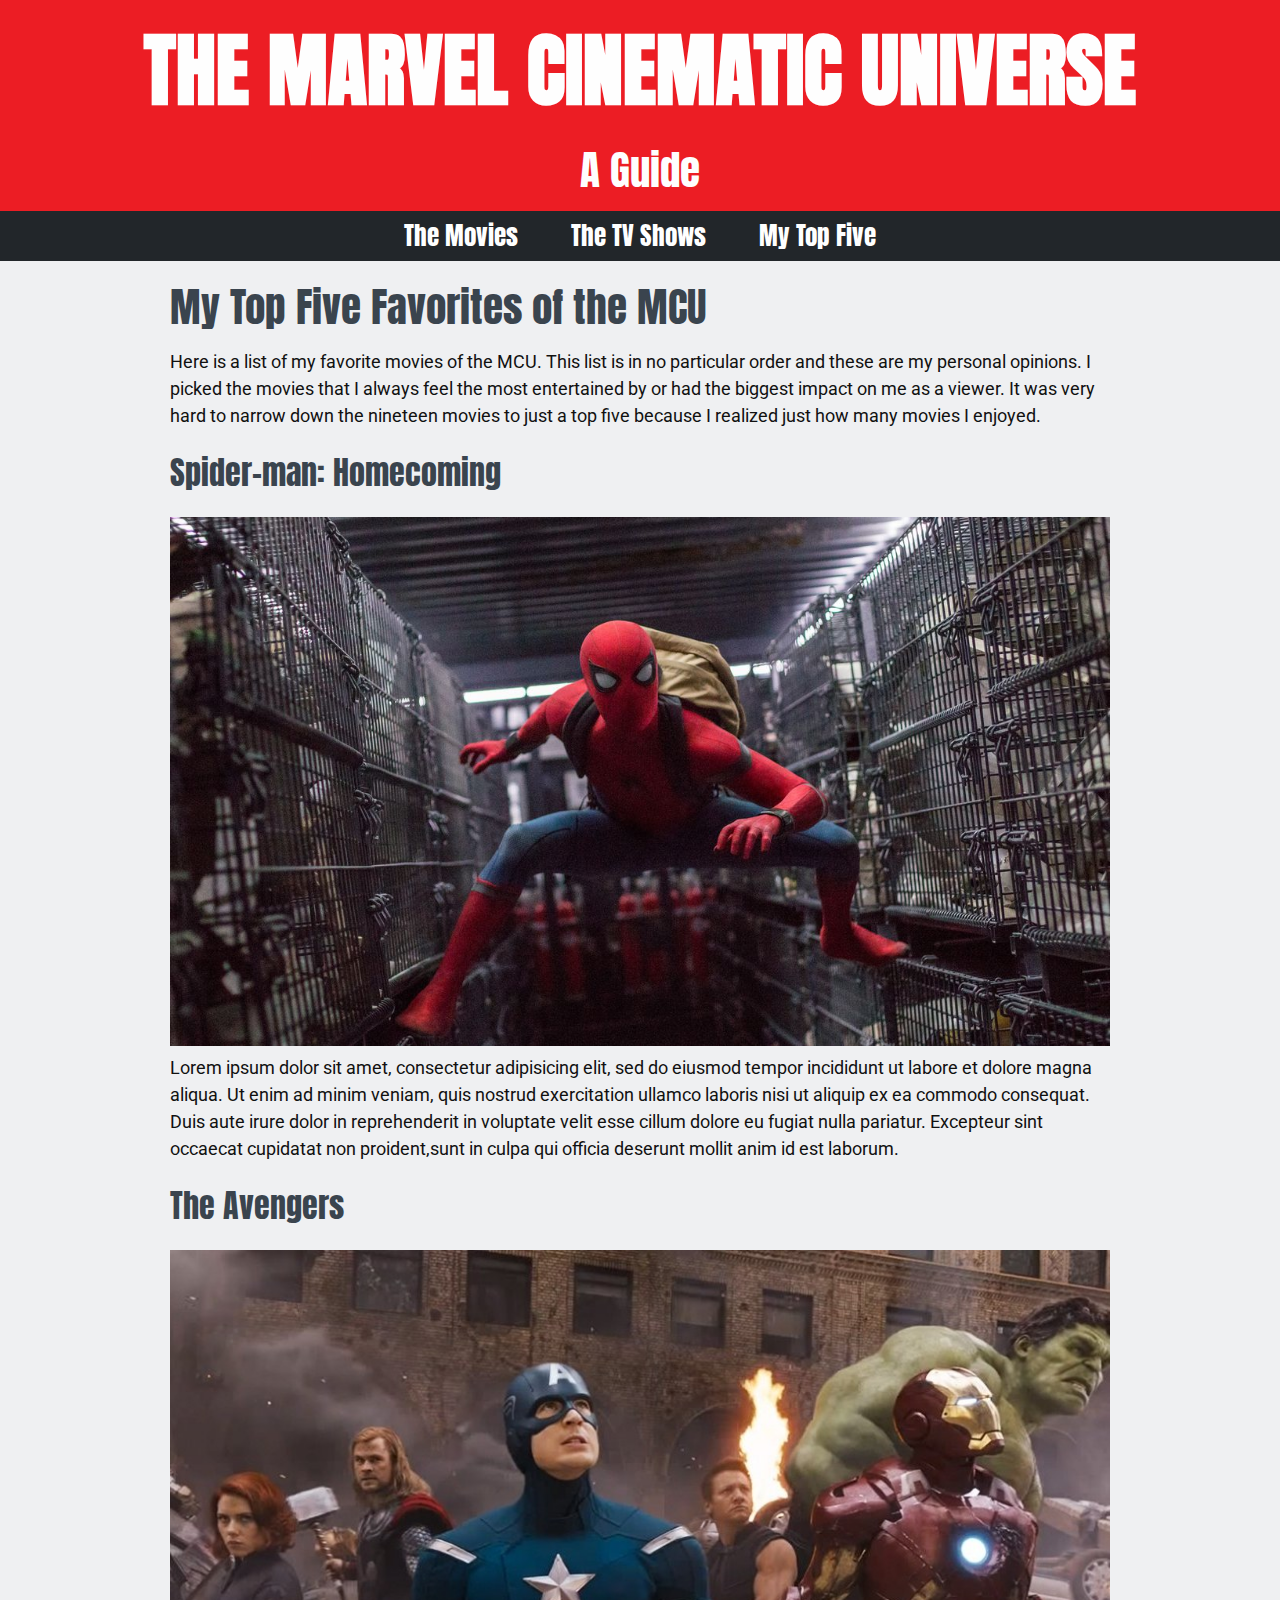
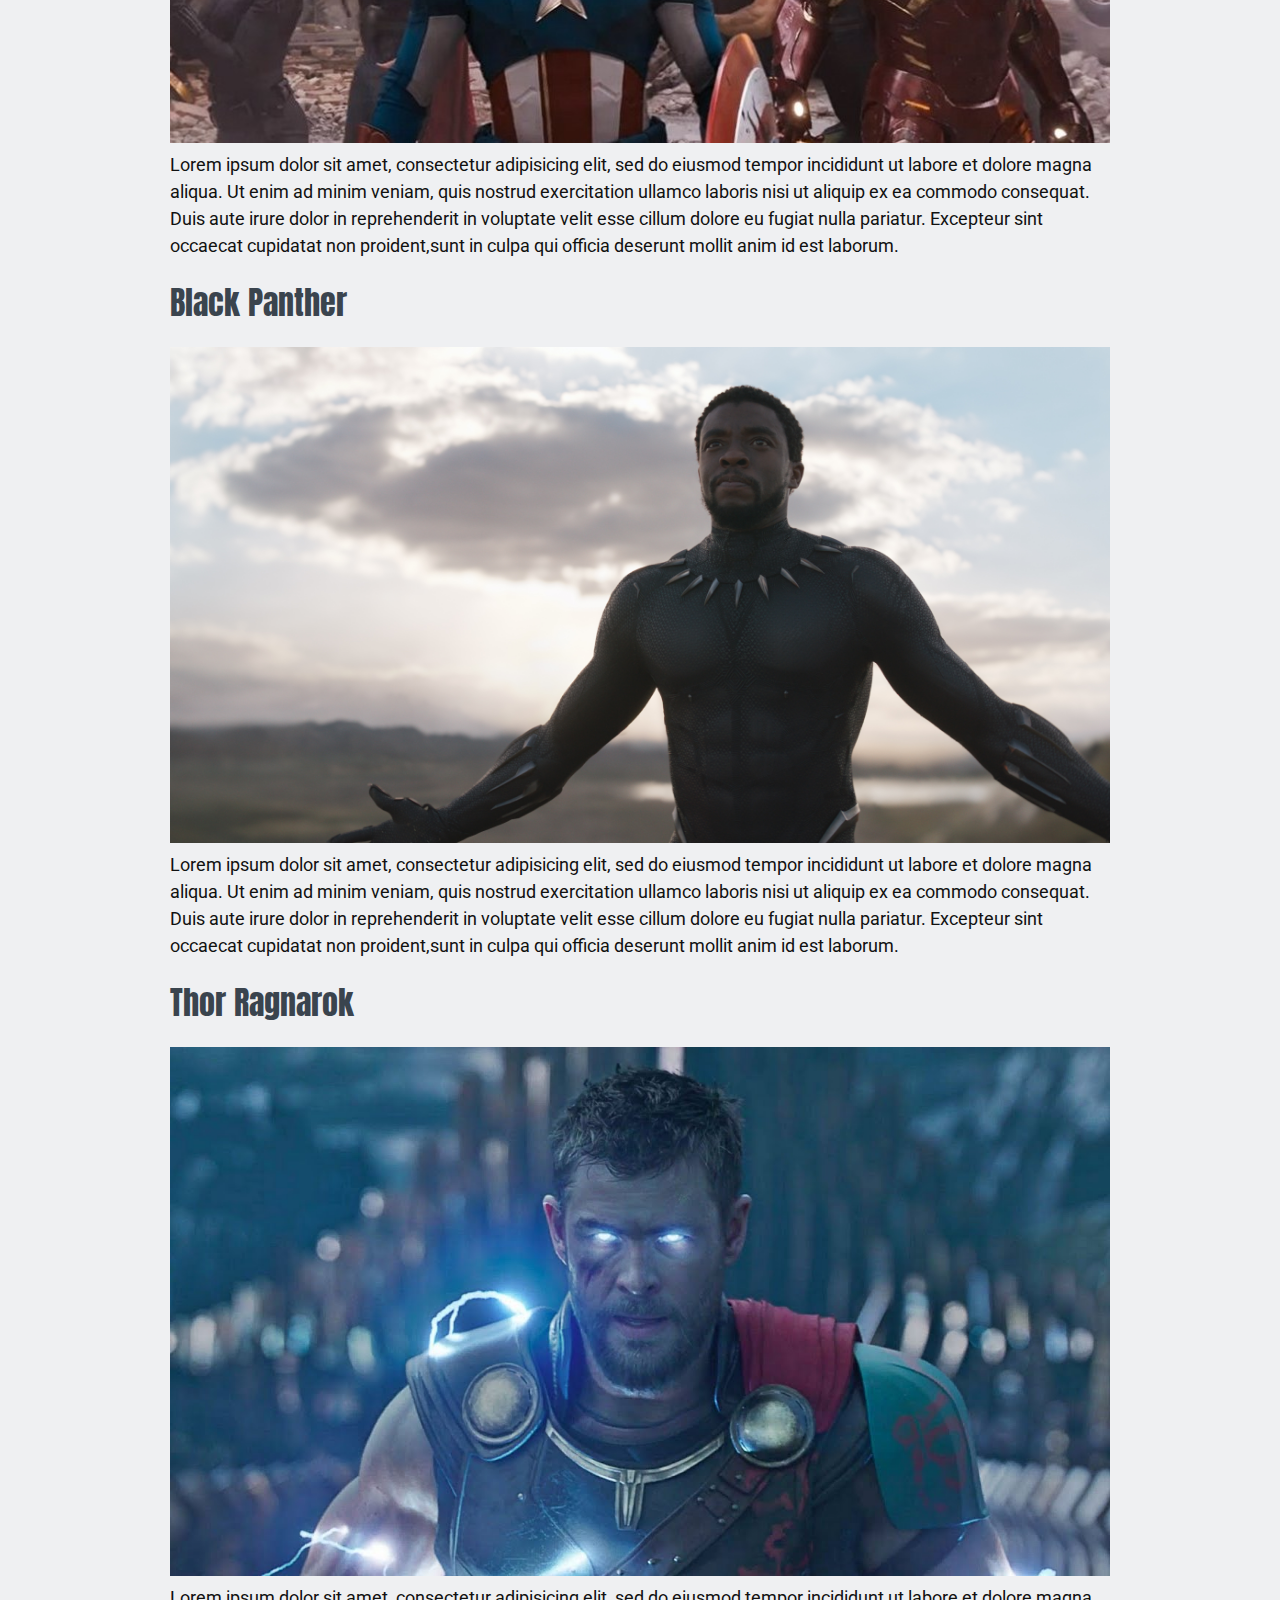
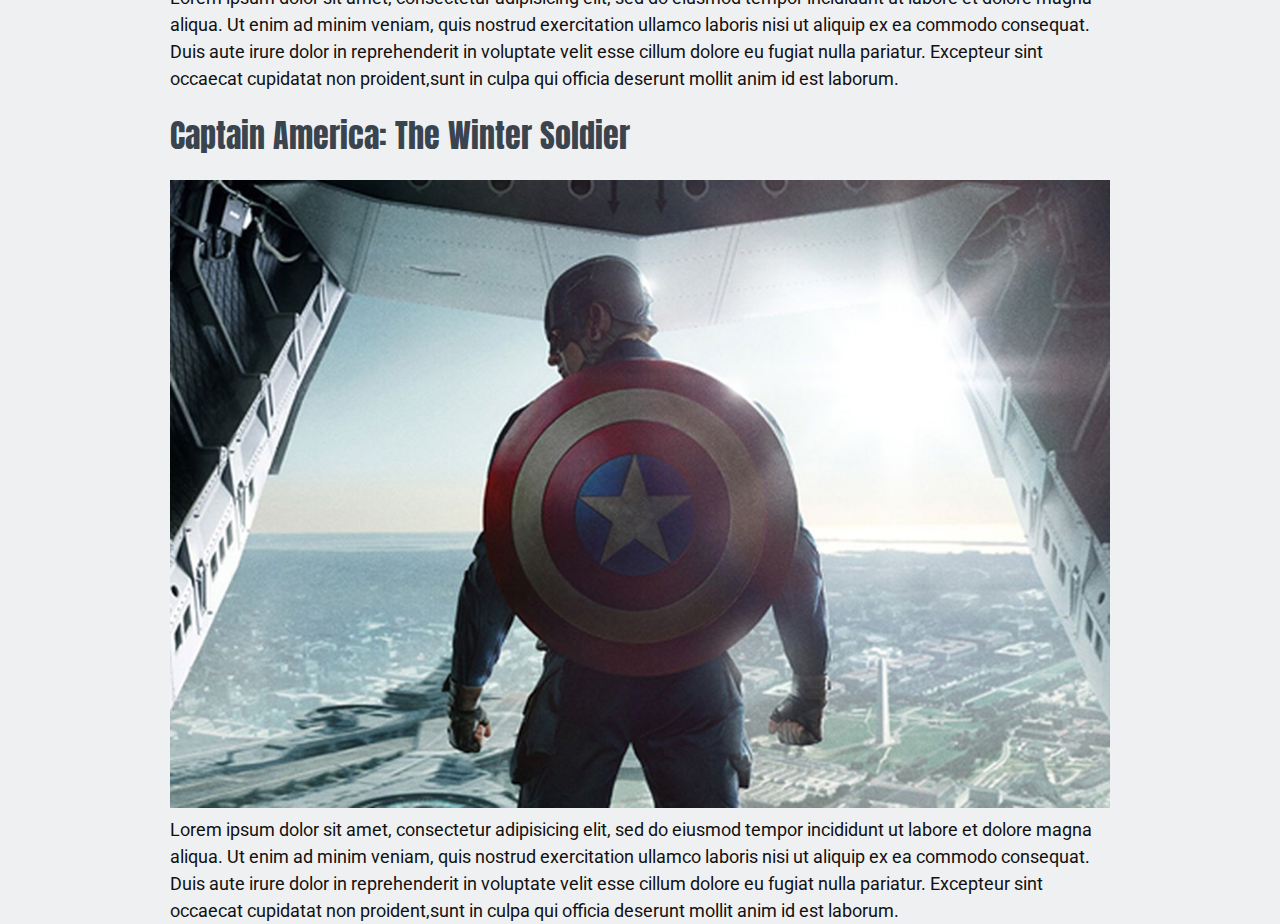
==== top_five.html @ a8808b58 "Add files via upload" ====
<!DOCTYPE html>

<html lang="en">
<head>
  <!-- metadata -->
  <meta charset="utf-8">
  <meta name="viewport" content="width=device-width, initial-scale=1">

  <!-- page title -->
  <title>MCU Guide - My Top Five</title>

  <!-- styles -->
  <link rel="stylesheet" href="css/odin-0.10.4.css">
  <link rel="stylesheet" href="css/main.css">
  <link href="https://fonts.googleapis.com/css?family=Anton" rel="stylesheet">
  <link href="https://fonts.googleapis.com/css?family=Roboto" rel="stylesheet">
</head>

<body>

  <head>
  <title> MCU Guide - My Top Five </title>
  <link rel="stylesheet" href="main.css">
  <link rel="stylesheet" href="odin-0.10.4.css">
  </head>

  <header>
    <h1> THE MARVEL CINEMATIC UNIVERSE </h1>
    <h2>A Guide </h2>
  </header>

    <nav class="navbar center-horizontal">
     <div class="navbar-menu">
       <ul>
         <li><a href="index.html">The Movies</a></li>
         <li><a href="tv.html">The TV Shows</a></li>
         <li><a href="top_five.html">My Top Five</a></li>
       </ul>
     </div>
   </nav>

<div class="container-lg">

<h2 class="article"> My Top Five Favorites of the MCU </h2>

<p class= "article_intro"> Here is a list of my favorite movies of the MCU. This list is in no particular order and these are my personal opinions. I picked the movies that I always feel the most entertained by or had the biggest impact on me as a viewer. It was very hard to narrow down the nineteen movies to just a top five because I realized just how many movies I enjoyed.  </p>

    <h3 class= "article"> Spider-man: Homecoming </h3>
    <img src="images/homecoming_favorites.jpg"  class = "article">
    <p class= "article"> Lorem ipsum dolor sit amet, consectetur adipisicing elit, sed do eiusmod tempor
       incididunt ut labore et dolore magna aliqua. Ut enim ad minim veniam, quis nostrud
       exercitation ullamco laboris nisi ut aliquip ex ea commodo consequat. Duis aute irure dolor
        in reprehenderit in voluptate velit esse cillum dolore eu fugiat nulla pariatur. Excepteur
        sint occaecat cupidatat non proident,sunt in culpa qui officia deserunt mollit anim id est laborum.</p>

    <h3 class= "article"> The Avengers </h3>
    <img src="images/avengers_team.jpg"  class = "article" >
    <p class= "article"> Lorem ipsum dolor sit amet, consectetur adipisicing elit, sed do eiusmod tempor
       incididunt ut labore et dolore magna aliqua. Ut enim ad minim veniam, quis nostrud
       exercitation ullamco laboris nisi ut aliquip ex ea commodo consequat. Duis aute irure dolor
        in reprehenderit in voluptate velit esse cillum dolore eu fugiat nulla pariatur. Excepteur
        sint occaecat cupidatat non proident,sunt in culpa qui officia deserunt mollit anim id est laborum.</p>

    <h3 class= "article"> Black Panther </h3>
    <img src="images/tchalla.jpg"  class = "article">
    <p class= "article"> Lorem ipsum dolor sit amet, consectetur adipisicing elit, sed do eiusmod tempor
       incididunt ut labore et dolore magna aliqua. Ut enim ad minim veniam, quis nostrud
       exercitation ullamco laboris nisi ut aliquip ex ea commodo consequat. Duis aute irure dolor
        in reprehenderit in voluptate velit esse cillum dolore eu fugiat nulla pariatur. Excepteur
        sint occaecat cupidatat non proident,sunt in culpa qui officia deserunt mollit anim id est laborum.</p>

    <h3 class= "article"> Thor Ragnarok </h3>
    <img src="images/ragnarok_review.jpg" class = "article">
    <p class= "article"> Lorem ipsum dolor sit amet, consectetur adipisicing elit, sed do eiusmod tempor
       incididunt ut labore et dolore magna aliqua. Ut enim ad minim veniam, quis nostrud
       exercitation ullamco laboris nisi ut aliquip ex ea commodo consequat. Duis aute irure dolor
        in reprehenderit in voluptate velit esse cillum dolore eu fugiat nulla pariatur. Excepteur
        sint occaecat cupidatat non proident,sunt in culpa qui officia deserunt mollit anim id est laborum.</p>

    <h3 class= "article"> Captain America: The Winter Soldier </h3>
    <img src="images/cap_america_favorites.jpg" class = "article">
    <p class= "article"> Lorem ipsum dolor sit amet, consectetur adipisicing elit, sed do eiusmod tempor
       incididunt ut labore et dolore magna aliqua. Ut enim ad minim veniam, quis nostrud
       exercitation ullamco laboris nisi ut aliquip ex ea commodo consequat. Duis aute irure dolor
        in reprehenderit in voluptate velit esse cillum dolore eu fugiat nulla pariatur. Excepteur
        sint occaecat cupidatat non proident,sunt in culpa qui officia deserunt mollit anim id est laborum.</p>


</div>

</body>
</html>
---- css/odin-0.10.4.css ----
/*! odin-0.10.1.css | MIT License | https://github.com/joncoop/odin */
/* ==========================================================================
   Resets
   ========================================================================== */
/**
 * Set box-sizing to border-box for all elements.
 *
 * Technique from:
 * https://css-tricks.com/box-sizing/
 */
html, body {
  box-sizing: border-box;
  height: 100%;
}

*, *:before, *:after {
  box-sizing: inherit;
  /*  */
}

/**
 * Remove the margin on the body.
 */
body {
  margin: 0;
}

/* ==========================================================================
   The Grid
   ========================================================================== */
/**
 * The grid is based upon rows using flexbox.
 */
.row {
  display: flex;
  flex-direction: row;
  flex-wrap: wrap;
}

/**
 * Apply default stying to all elements in a row.
 *
 * This is a bit hackish. I'm assuming only columns will be direct decendants
 * of a row. This syntax just saves some typing.
 */
.row > * {
  padding: 12px;
  position: relative;
  width: 100%;
  /* why is this here? */
}

/**
 * Allow for gutters between columns to be adjusted.
 */
.row.gutter-default > * {
  padding: 12px;
}

.row.gutter-double > * {
  padding: 24px;
}

.row.gutter-none > * {
  padding: 0;
}

/**
 * Base column classes.
 */
.col-xs-1 {
  width: 8.333333%;
}

.col-xs-2 {
  width: 16.666666%;
}

.col-xs-3 {
  width: 25%;
}

.col-xs-4 {
  width: 33.333333%;
}

.col-xs-5 {
  width: 41.666666%;
}

.col-xs-6 {
  width: 50%;
}

.col-xs-7 {
  width: 58.333333%;
}

.col-xs-8 {
  width: 66.666666%;
}

.col-xs-9 {
  width: 75%;
}

.col-xs-10 {
  width: 83.333333%;
}

.col-xs-11 {
  width: 91.666666%;
}

.col-xs-12 {
  width: 100%;
}

/**
 * Responsive column classes for small viewports and up.
 */
@media (min-width: 480px) {
  .col-sm-1 {
    width: 8.333333%;
  }

  .col-sm-2 {
    width: 16.666666%;
  }

  .col-sm-3 {
    width: 25%;
  }

  .col-sm-4 {
    width: 33.333333%;
  }

  .col-sm-5 {
    width: 41.666666%;
  }

  .col-sm-6 {
    width: 50%;
  }

  .col-sm-7 {
    width: 58.333333%;
  }

  .col-sm-8 {
    width: 66.666666%;
  }

  .col-sm-9 {
    width: 75%;
  }

  .col-sm-10 {
    width: 83.333333%;
  }

  .col-sm-11 {
    width: 91.666666%;
  }

  .col-sm-12 {
    width: 100%;
  }
}
/**
 * Responsive column classes for medium viewports and up.
 */
@media (min-width: 720px) {
  .col-md-1 {
    width: 8.333333%;
  }

  .col-md-2 {
    width: 16.666666%;
  }

  .col-md-3 {
    width: 25%;
  }

  .col-md-4 {
    width: 33.333333%;
  }

  .col-md-5 {
    width: 41.666666%;
  }

  .col-md-6 {
    width: 50%;
  }

  .col-md-7 {
    width: 58.333333%;
  }

  .col-md-8 {
    width: 66.666666%;
  }

  .col-md-9 {
    width: 75%;
  }

  .col-md-10 {
    width: 83.333333%;
  }

  .col-md-11 {
    width: 91.666666%;
  }

  .col-md-12 {
    width: 100%;
  }
}
/**
 * Responsive column classes for large viewports and up.
 */
@media (min-width: 960px) {
  .col-lg-1 {
    width: 8.333333%;
  }

  .col-lg-2 {
    width: 16.666666%;
  }

  .col-lg-3 {
    width: 25%;
  }

  .col-lg-4 {
    width: 33.333333%;
  }

  .col-lg-5 {
    width: 41.666666%;
  }

  .col-lg-6 {
    width: 50%;
  }

  .col-lg-7 {
    width: 58.333333%;
  }

  .col-lg-8 {
    width: 66.666666%;
  }

  .col-lg-9 {
    width: 75%;
  }

  .col-lg-10 {
    width: 83.333333%;
  }

  .col-lg-11 {
    width: 91.666666%;
  }

  .col-lg-12 {
    width: 100%;
  }
}
/**
 * Reverse the order of columns within a row.
 */
.reverse {
  flex-direction: row-reverse;
  flex-wrap: wrap-reverse;
}

@media (max-width: 479px) {
  .reverse-xs {
    flex-direction: row-reverse;
    flex-wrap: wrap-reverse;
  }
}
@media (min-width: 480px) and (max-width: 719px) {
  .reverse-sm {
    flex-direction: row-reverse;
    flex-wrap: wrap-reverse;
  }
}
@media (min-width: 720px) and (max-width: 959px) {
  .reverse-md {
    flex-direction: row-reverse;
    flex-wrap: wrap-reverse;
  }
}
@media (min-width: 960px) {
  .reverse-lg {
    flex-direction: row-reverse;
    flex-wrap: wrap-reverse;
  }
}
/**
 * The .show-gridlines class can be applied to the body or any other element
 * that contains rows. Gridlines aren't intended to be applied to final layouts,
 * but they can be quite useful when creating the initial grid or debugging.
 */
.show-gridlines .row > * {
  border: 1px solid #bbb;
}

/* ==========================================================================
   Containers
   ========================================================================== */
/**
* Center container classes and give a little paddinn on the sides to keep
* content from touching the edge of small screens.
*/
.container-sm,
.container-md,
.container-lg,
.container-xl {
  margin: 0 auto;
  padding: 0 0.6rem;
}

/**
 * Fluid containers expand to the max-width if space is available. Otherwise,
 * they expand to the browser width.
 *
 * TODO: Create fixed-width responsive containers that snap to viewport
 *       breakpoints.
 */
.container-sm {
  max-width: 480px;
}

.container-md {
  max-width: 720px;
}

.container-lg {
  max-width: 960px;
}

.container-xl {
  max-width: 1200px;
}

/* ==========================================================================
   Navbar
   ========================================================================== */
.navbar {
  align-items: center;
  background-color: #d8dde2;
  display: flex;
  justify-content: space-between;
  padding: 0 0.4rem;
}

.navbar-menu {
  display: flex;
  position: relative;
  z-index: 998;
  /* make sure the menu stays in front of all other content */
}

.navbar-spread {
  display: block;
}

.navbar-spread .navbar-menu {
  display: block;
}

.navbar-spread .navbar-menu ul {
  display: flex;
  justify-content: space-around;
}

.navbar ul {
  display: flex;
  list-style: none;
  margin: 0;
  padding: 0;
}

.navbar li {
  padding: 0.4rem;
}

.navbar a:link,
.navbar a:visited {
  display: block;
  text-decoration: none;
}

.navbar a:hover,
.navbar a:active {
  text-decoration: underline;
}

.navbar-brand {
  color: #0f1113;
  font-size: 2.0rem;
  font-weight: 500;
  margin: 0 auto 0 0;
}

.menu-toggle {
  background-color: transparent;
  border: none;
  display: block;
  font-size: 1.0rem;
  /* http://stackoverflow.com/questions/29930933/absolute-positioned-item-in-a-flex-container-still-gets-considered-as-item-in-ie */
  margin: 0 0.2rem 0 auto;
  padding: 0.6rem 0;
}

.menu-dismiss {
  background-color: transparent;
  border: none;
  color: #3a444e;
  display: block;
  font-size: 24px;
  margin: 0.2rem;
  right: 0;
  padding: 0.2rem;
  position: absolute;
  top: 0;
  z-index: 999;
  /* make sure this is higher than the navbar-menu */
}

.navbar-slideout .navbar-menu,
.navbar-slideout-xs .navbar-menu,
.navbar-slideout-sm .navbar-menu,
.navbar-slideout-md .navbar-menu,
.navbar-slideout-lg .navbar-menu,
.navbar-slideout-xl .navbar-menu {
  background-color: #d8dde2;
  display: block;
  height: 100%;
  left: -280px;
  opacity: 0.96;
  overflow: auto;
  position: fixed;
  top: 0;
  transition: 0.4s;
  width: 280px;
}

.navbar-slideout .navbar-menu ul,
.navbar-slideout-xs .navbar-menu ul,
.navbar-slideout-sm .navbar-menu ul,
.navbar-slideout-md .navbar-menu ul,
.navbar-slideout-lg .navbar-menu ul,
.navbar-slideout-xl .navbar-menu ul {
  flex-direction: column;
}

.navbar-slideout .menu-shown,
.navbar-slideout-xs .menu-shown,
.navbar-slideout-sm .menu-shown,
.navbar-slideout-md .menu-shown,
.navbar-slideout-lg .menu-shown,
.navbar-slideout-xl .menu-shown {
  left: 0;
  transition: 0.4s;
}

@media (min-width: 480px) {
  .navbar-slideout-sm .navbar-menu {
    background-color: transparent;
    height: auto;
    overflow: auto;
    position: static;
    width: auto;
  }

  .navbar-slideout-sm .navbar-menu ul {
    flex-direction: row;
  }

  .navbar-slideout-sm .menu-dismiss,
  .navbar-slideout-sm .menu-toggle {
    display: none;
  }
}
@media (min-width: 720px) {
  .navbar-slideout-md .navbar-menu {
    background-color: transparent;
    height: auto;
    overflow: auto;
    position: static;
    width: auto;
  }

  .navbar-slideout-md .navbar-menu ul {
    flex-direction: row;
  }

  .navbar-slideout-md .menu-dismiss,
  .navbar-slideout-md .menu-toggle {
    display: none;
  }
}
@media (min-width: 960px) {
  .navbar-slideout-lg .navbar-menu {
    background-color: transparent;
    height: auto;
    overflow: auto;
    position: static;
    width: auto;
  }

  .navbar-slideout-lg .navbar-menu ul {
    flex-direction: row;
  }

  .navbar-slideout-lg .menu-dismiss,
  .navbar-slideout-lg .menu-toggle {
    display: none;
  }
}
/* ==========================================================================
   Positioning
   ========================================================================== */
/**
 * Utilities for horizontally and vertically centering elements.
 */
.center-vertical,
.center-horizontal,
.push-left,
.push-right {
  display: flex;
}

.center-vertical {
  align-items: center;
}

.center-horizontal {
  justify-content: center;
}

/**
 * Push element to the right or left edge of other elements.
 */
.push-left {
  justify-content: flex-start;
}

.push-right {
  justify-content: flex-end;
}

/**
 * Position elements in the corners of other elements.
 */
.upper-left,
.upper-right,
.lower-right,
.lower-left {
  position: absolute;
}

.upper-left,
.gutter-default .upper-left {
  top: 12px;
  left: 12px;
}

.gutter-double .upper-left {
  top: 24px;
  left: 24px;
}

.gutter-none .upper-left {
  top: 0;
  left: 0;
}

.upper-right,
.gutter-default .upper-right {
  top: 12px;
  right: 12px;
}

.gutter-double .upper-right {
  top: 24px;
  right: 24px;
}

.gutter-none .upper-right {
  top: 0;
  right: 0;
}

.lower-right,
.gutter-default .lower-right {
  bottom: 12px;
  right: 12px;
}

.gutter-double .lower-right {
  bottom: 24px;
  right: 24px;
}

.gutter-none .lower-right {
  bottom: 0;
  right: 0;
}

.lower-left,
.gutter-default .lower-left {
  bottom: 12px;
  left: 12px;
}

.gutter-double .lower-left {
  bottom: 24px;
  left: 24px;
}

.gutter-none .lower-left {
  bottom: 0;
  left: 0;
}

/**
 * Utility classes for quicly applying floats to elements.
 */
.right {
  float: right;
  margin-left: 1.2rem;
  margin-bottom: 1.2rem;
}

.left {
  float: left;
  margin-right: 1.2rem;
  margin-bottom: 1.2rem;
}

.clear {
  clear: both;
}

/**
 * Center inline elements such as images.
 */
.center {
  display: block;
  margin: 0 auto;
}

/**
 * Text alignment utilities.
 */
.text-left {
  text-align: left;
}

.text-right {
  text-align: right;
}

.text-center {
  text-align: center;
}

.text-justify {
  text-align: justify;
}

/* ==========================================================================
   Responsive Utilities
   ========================================================================== */
/**
 * Images, iframes, and video elements are responsive by default.
 *
 * TODO: Write classes that constrain responsive video and iframes to a fixed
 *       aspect ratio.
 */
img,
iframe,
video {
  max-width: 100%;
}

/**
 * Hide content based on viewport
 *
 * The .hidden-*-down classes hide the element when the viewport is at the given
 * breakpoint or smaller. For example, .hidden-sm-down hides an element on small,
 * and extra-small viewports.
 *
 * The .hidden-*-up classes hide the element when the viewport is at the given
 * breakpoint or wider.
 */
@media (max-width: 479px) {
  .hide-xs-down {
    display: none;
  }
}
@media (max-width: 719px) {
  .hide-sm-down {
    display: none;
  }
}
@media (max-width: 959px) {
  .hide-md-down {
    display: none;
  }
}
@media (min-width: 480px) {
  .hide-sm-up {
    display: none;
  }
}
@media (min-width: 720px) {
  .hide-md-up {
    display: none;
  }
}
@media (min-width: 960px) {
  .hide-lg-up {
    display: none;
  }
}
/* ==========================================================================
   Typography
   ========================================================================== */
/**
 * Apply default body styles.
 */
body {
  background-color: #fdfdfd;
  color: #111;
  font-family: "Helvetica Neue", Helvetica, Arial, sans-serif;
  font-size: 18px;
  font-weight: 400;
  line-height: 1.5;
}

/**
 * Apply default heading styles.
 */
h1,
h2,
h3,
h4,
h5,
h6 {
  color: #3a444e;
  font-weight: 500;
  margin-top: 0rem;
}

h1 {
  font-size: 4.0rem;
  line-height: 4.5rem;
  margin-bottom: 1.5rem;
}

h2 {
  font-size: 2.555rem;
  line-height: 3.25rem;
  margin-bottom: 1.75rem;
}

h3 {
  font-size: 2.0rem;
  line-height: 2.5rem;
  margin-bottom: 1.5rem;
}

h4 {
  font-size: 1.555rem;
  line-height: 2.0rem;
  margin-bottom: 1.0rem;
}

h5 {
  font-size: 1.333rem;
  line-height: 1.75rem;
  margin-bottom: 1.25rem;
}

h6 {
  font-size: 1.111rem;
  line-height: 1.75rem;
  margin-bottom: 1.25rem;
}

/**
 * Set vertical spacing for non-heading text elements.
 */
p,
ul,
ol,
pre,
table,
blockquote {
  margin-top: 0rem;
  margin-bottom: 1.5rem;
}

ul ul,
ol ol,
ul ol,
ol ul {
  margin-top: 0rem;
  margin-bottom: 0rem;
}

sub,
sup {
  line-height: 0;
  position: relative;
  vertical-align: baseline;
}

sup {
  top: -0.5em;
}

sub {
  bottom: -0.25em;
}

/**
 * Make sure list indentation is consistent with other spacing.
 */
ol,
ul {
  margin-left: 18.0045px;
  padding-left: 24px;
}

/**
 * Unstyled lists.
 */
ol.list-unstyled,
ul.list-unstyled {
  list-style: none;
  margin: 0;
  padding: 0;
}

/**
 * Style blockquotes and citations.
 */
blockquote {
  border-left: 6px solid #d8dde2;
  font-size: 1.333rem;
  line-height: 1.75rem;
  margin-left: 24px;
  padding-left: 12px;
}

blockquote p:last-of-type {
  margin-bottom: 0.5rem;
}

blockquote cite {
  color: #678;
  display: block;
  font-size: 1.0rem;
  font-style: italic;
}

blockquote cite::before {
  content: "\2014 ";
  margin-right: 0.4rem;
  white-space: pre;
}

/**
 * Make the weight of bold text relative to the base font-weight.
 *
 * In all likelihood this has no effect, but it might if a very light base
 * font-weight is used.
 */
b,
strong {
  font-weight: bolder;
}

/**
 * Make sure small text is rendered the same in all browsers.
 */
small {
  font-size: 80%;
}

/**
 * Set the highlight color.
 */
mark {
  background-color: #ff8;
}

/**
 * Get the code and code-like elements.
 */
code,
kbd,
samp {
  color: #678;
  font-family: monospace;
  font-size: 1.0em;
}

/**
 * Utilities for de-emphasizing text.
 */
.light {
  color: #678;
}

/* ==========================================================================
   Images
   ========================================================================== */
/**
 * Remove the border on linked images in IE.
 */
img {
  border-style: none;
}

/**
 * Helper classes allow for rounded and circle images.
 *
 * These image styles can be used on elements other than images.
 */
.rounded {
  border-radius: 0.4rem;
}

.circle {
  border-radius: 50%;
}

/* ==========================================================================
   Tables
   ========================================================================== */
/**
 * Just a little basic table styling. Nothing too fancy.
 */
table.table-basic {
  border-collapse: collapse;
  color: #0f1113;
}

table.table-basic caption {
  color: #0f1113;
  font-size: 1.333rem;
  font-weight: 500;
  padding: 0.4rem;
  text-align: center;
}

table.table-basic tfoot {
  color: #3a444e;
  font-size: 0.85rem;
  font-style: italic;
}

table.table-basic tbody tr {
  border-bottom: 1px solid #d8dde2;
}

table.table-basic td,
table.table-basic th {
  padding: 0.4rem 0.6rem;
}

table.table-basic th {
  border-bottom: 1px solid #678;
  border-top: 1px solid #678;
  color: #3a444e;
  font-weight: 500;
}

/**
 * Make tables responsive.
 *
 * Technique from:
 * http://allthingssmitty.com/2016/10/03/responsive-table-layout/
 */
table.table-stack {
  width: 100%;
}

table.table-stack thead {
  border: none;
  clip: rect(0 0 0 0);
  height: 1px;
  margin: -1px;
  overflow: hidden;
  padding: 0;
  position: absolute !important;
  width: 1px;
}

table.table-stack tbody tr {
  border: 1px solid #9eaab6;
  display: block;
  margin-bottom: 0.4rem;
  padding: 0.4rem;
}

table.table-stack td {
  display: block;
  text-align: right;
}

table.table-stack td:before {
  content: attr(aria-label);
  float: left;
  font-weight: 500;
  color: #3a444e;
}

table.table-stack tfoot td {
  display: block;
  text-align: left;
}

@media (max-width: 479px) {
  table.table-stack-xs {
    width: 100%;
  }

  table.table-stack-xs thead {
    border: none;
    clip: rect(0 0 0 0);
    height: 1px;
    margin: -1px;
    overflow: hidden;
    padding: 0;
    position: absolute !important;
    width: 1px;
  }

  table.table-stack-xs tbody tr {
    border: 1px solid #9eaab6;
    display: block;
    margin-bottom: 0.4rem;
    padding: 0.4rem;
  }

  table.table-stack-xs td {
    display: block;
    text-align: right;
  }

  table.table-stack-xs td:before {
    content: attr(aria-label);
    float: left;
    font-weight: 500;
    color: #3a444e;
  }

  table.table-stack-xs tfoot td {
    display: block;
    text-align: left;
  }
}
@media (max-width: 719px) {
  table.table-stack-sm {
    width: 100%;
  }

  table.table-stack-sm thead {
    border: none;
    clip: rect(0 0 0 0);
    height: 1px;
    margin: -1px;
    overflow: hidden;
    padding: 0;
    position: absolute !important;
    width: 1px;
  }

  table.table-stack-sm tbody tr {
    border: 1px solid #9eaab6;
    display: block;
    margin-bottom: 0.4rem;
    padding: 0.4rem;
  }

  table.table-stack-sm td {
    display: block;
    text-align: right;
  }

  table.table-stack-sm td:before {
    content: attr(aria-label);
    float: left;
    font-weight: 500;
    color: #3a444e;
  }

  table.table-stack-sm tfoot td {
    display: block;
    text-align: left;
  }
}
@media (max-width: 959px) {
  table.table-stack-md {
    width: 100%;
  }

  table.table-stack-md thead {
    border: none;
    clip: rect(0 0 0 0);
    height: 1px;
    margin: -1px;
    overflow: hidden;
    padding: 0;
    position: absolute !important;
    width: 1px;
  }

  table.table-stack-md tbody tr {
    border: 1px solid #9eaab6;
    display: block;
    margin-bottom: 0.4rem;
    padding: 0.4rem;
  }

  table.table-stack-md td {
    display: block;
    text-align: right;
  }

  table.table-stack-md td:before {
    content: attr(aria-label);
    float: left;
    font-weight: 500;
    color: #3a444e;
  }

  table.table-stack-md tfoot td {
    display: block;
    text-align: left;
  }
}
/**
 * Utility classes to shade table rows.
 */
table.shade-even-rows tbody tr:nth-child(even) {
  background-color: #d8dde2;
}

table.shade-odd-rows tbody tr:nth-child(odd) {
  background-color: #d8dde2;
}

/* ==========================================================================
   Buttons
   ========================================================================== */
.button-primary,
.button-secondary,
.button-info,
.button-success,
.button-warning,
.button-danger,
input[type="button"].button-primary,
input[type="button"].button-secondary,
input[type="button"].button-info,
input[type="button"].button-success,
input[type="button"].button-danger,
input[type="button"].button-warning,
input[type="submit"].button-primary,
input[type="submit"].button-secondary,
input[type="submit"].button-info,
input[type="submit"].button-success,
input[type="submit"].button-danger,
input[type="submit"].button-warning {
  border-radius: 3px;
  display: inline-block;
  font-family: "Helvetica Neue", Helvetica, Arial, sans-serif;
  font-size: 18px;
  line-height: 1.0;
  margin: 0.3rem 0;
  outline: 0;
  padding: 0.6rem;
  text-decoration: none;
  vertical-align: middle;
}

.button-primary:focus,
.button-secondary:focus,
.button-info:focus,
.button-success:focus,
.button-warning:focus,
.button-danger:focus,
input[type="button"].button-primary:focus,
input[type="button"].button-secondary:focus,
input[type="button"].button-info:focus,
input[type="button"].button-success:focus,
input[type="button"].button-danger:focus,
input[type="button"].button-warning:focus,
input[type="submit"].button-primary:focus,
input[type="submit"].button-secondary:focus,
input[type="submit"].button-info:focus,
input[type="submit"].button-success:focus,
input[type="submit"].button-danger:focus,
input[type="submit"].button-warning:focus {
  box-shadow: 0 0 6px #678;
}

.button-primary:disabled,
.button-secondary:disabled,
.button-info:disabled,
.button-success:disabled,
.button-warning:disabled,
.button-danger:disabled,
input[type="button"]:disabled,
input[type="submit"]:disabled {
  color: #f2f2f2;
  cursor: not-allowed;
}

.button-primary,
.button-info,
.button-success,
.button-warning,
.button-danger {
  border: none;
  color: #FFF;
}

.button-primary {
  background-color: #678;
}

.button-primary:hover {
  background-color: #5b6a79;
}

.button-primary:disabled {
  background-color: #9eaab6;
}

.button-secondary {
  background-color: #FFF;
  border: 1px solid #9eaab6;
  color: #3a444e;
}

.button-secondary:hover {
  background-color: #f2f2f2;
}

.button-secondary:disabled {
  background-color: #FFF;
  color: #9eaab6;
}

.button-info {
  background-color: #5be;
}

.button-info:hover {
  background-color: #3eb2ec;
}

.button-info:disabled {
  background-color: #b2e0f7;
}

.button-success {
  background-color: #2c5;
}

.button-success:hover {
  background-color: #1eb64c;
}

.button-success:disabled {
  background-color: #6de792;
}

.button-warning {
  background-color: #d82;
}

.button-warning:hover {
  background-color: #c77a1f;
}

.button-warning:disabled {
  background-color: #ebb87a;
}

.button-danger {
  background-color: #c00;
}

.button-danger:hover {
  background-color: #b30000;
}

.button-danger:disabled {
  background-color: #ff6666;
}

.button-sm {
  font-size: 0.8rem;
  padding: 0.2rem;
}

.button-lg {
  font-size: 2.0rem;
  padding: 0.8rem;
}

/* ==========================================================================
   Forms
   ========================================================================== */
/**
 * Basic form styling.
 *
 * Nothing fancy here. Mostly just making sure styling is consistent across
 * browsers.
 */
.form-basic input,
.form-basic select,
.form-basic textarea {
  background-color: #FFF;
  border: 1px solid #9eaab6;
  color: #0f1113;
  display: inline-block;
  margin: 0.3rem 0;
  padding: 0.2rem;
  vertical-align: middle;
}

.form-basic input[type="checkbox"],
.form-basic input[type="radio"] {
  background-color: transparent;
  margin: 0.3rem 0.3rem 0.3rem 0;
  padding: 0;
}

.form-basic textarea {
  min-height: 6.0rem;
  resize: vertical;
  vertical-align: top;
}

.form-basic input:focus,
.form-basic select:focus,
.form-basic textarea:focus {
  box-shadow: 0 0 6px #678;
  outline: 0;
}

.form-basic input[type="radio"]:focus,
.form-basic input[type="checkbox"]:focus {
  outline: 1px solid #9eaab6;
}

.form-basic input[disabled],
.form-basic select[disabled],
.form-basic textarea[disabled] {
  cursor: not-allowed;
  background-color: #d8dde2;
}

.form-basic input[readonly],
.form-basic select[readonly],
.form-basic textarea[readonly] {
  cursor: not-allowed;
  background-color: #d8dde2;
}

.form-basic input:focus:invalid,
.form-basic textarea:focus:invalid,
.form-basic select:focus:invalid {
  border-color: #a00;
  color: #a00;
}

.form-basic input[type="file"]:focus:invalid:focus {
  outline-color: #a00;
}

.form-basic label {
  margin: 0.3rem 0.3rem 0.3rem 0;
}

.form-basic fieldset {
  border: 0;
  margin: 0;
  padding: 0;
}

.form-basic legend {
  border-bottom: 1px solid #9eaab6;
  color: #3a444e;
  display: block;
  font-weight: 500;
  padding: 0.4em 0;
  margin-bottom: 0.4em;
  width: 100%;
}

/**
 * Wide form elements expand to 100% of their container width.
 */
.form-wide input,
.form-wide select,
.form-wide textarea,
.form-wide label {
  display: block;
  width: 100%;
}

.form-wide input[type="checkbox"],
.form-wide input[type="radio"] {
  width: auto;
}

/**
 * Forcing form elemnts to block can make nice stacked forms.
 */
.form-stack input,
.form-stack select,
.form-stack textarea,
.form-stack label {
  display: block;
}

.form-stack input[type="checkbox"],
.form-stack input[type="radio"] {
  display: inline-block;
}

.form-stack input,
.form-stack select,
.form-stack textarea {
  margin-bottom: 0.8rem;
}

/**
 * Utility for giving additional instructions for form fields.
 */
.form-hint {
  color: #678;
  font-size: 0.8rem;
  font-style: italic;
}

/* ==========================================================================
   Callouts
   ========================================================================== */
/**
 * General callout structure. This class should not be used.
 */
.callout, .callout-default, .callout-primary, .callout-info, .callout-success, .callout-warning, .callout-danger {
  border-radius: 0.4rem;
  color: #0f1113;
  padding: 0.8rem;
  margin-bottom: 1.5rem;
}

/**
 * Various callout styles.
 */
.callout-default {
  background-color: #FFF;
  border: 1px solid #9eaab6;
}

.callout-primary {
  background-color: #bbc4cc;
  border-color: #9eaab6;
}

.callout-info {
  background-color: #b2e0f7;
  border-color: #83cef3;
}

.callout-success {
  background-color: #83eaa2;
  border-color: #57e381;
}

.callout-warning {
  border-color: #e7ac64;
  background-color: #eec491;
}

.callout-danger {
  background-color: #ff8080;
  border-color: #ff4d4d;
}

/* All heading levels in callouts are styled the same. */
.callout-default h1,
.callout-default h2,
.callout-default h3,
.callout-default h4,
.callout-default h5,
.callout-default h6,
.callout-primary h1,
.callout-primary h2,
.callout-primary h3,
.callout-primary h4,
.callout-primary h5,
.callout-primary h6,
.callout-success h1,
.callout-success h2,
.callout-success h3,
.callout-success h4,
.callout-success h5,
.callout-success h6,
.callout-info h1,
.callout-info h2,
.callout-info h3,
.callout-info h4,
.callout-info h5,
.callout-info h6,
.callout-warning h1,
.callout-warning h2,
.callout-warning h3,
.callout-warning h4,
.callout-warning h5,
.callout-warning h6,
.callout-danger h1,
.callout-danger h2,
.callout-danger h3,
.callout-danger h4,
.callout-danger h5,
.callout-danger h6 {
  color: #3a444e;
  font-size: 1.555rem;
  font-weight: 700;
  margin-bottom: 0.8rem;
}

/* Tighten up callout paragraph spacing. */
.callout-default p,
.callout-primary p,
.callout-info p,
.callout-success p,
.callout-warning p,
.callout-danger p {
  margin-bottom: 0.8rem;
}

.callout-default p:last-child,
.callout-primary p:last-child,
.callout-info p:last-child,
.callout-success p:last-child,
.callout-warning p:last-child,
.callout-danger p:last-child {
  margin-bottom: 0;
}
---- css/main.css ----
/*** sectioning elements ***/

body {
  background-color: #eff0f2;
}

header {
  text-align: center;
  background-color: #ec1d24;
}

.navbar {
     background-color: #22262a;
     font-family: 'Anton', sans-serif;
     font-size: 25px;
   }

   .navbar-brand {
     color: #fff;
   }

   .navbar-brand a:link,
   .navbar-brand a:visited {
     color: #fefefe;
   }

   .navbar-menu a:link,
   .navbar-menu a:visited {
     color: #fff;
   }

h1 {
  color: #fefefe;
  font-family: 'Anton', sans-serif;
  padding-top: 20px;
  font-size: 80px;
  font-weight: bold;
  line-height: 100px;
}

@media only screen and (max-width: 500px) {
  h1{
    font-size: 50px;
    line-height: 70px;
  }
  h2{
    font-size: 35px;
  }
  .navbar{
    font-size: 15px;
  }
}

h2 {
  color: #fefefe;
  font-family: 'Anton', sans-serif;
  padding-bottom: 15px;
  margin: 0;
}

h2.article {
  font-family: 'Anton', sans-serif;
  color: #3a444e;
  padding-top: 20px;
}

h3.watch{
  font-family: 'Anton', sans-serif;
}

h3.table {
  font-family: 'Anton', sans-serif;
}

h3.article {
  font-family: 'Anton', sans-serif;
}

table {
  margin-left: auto;
  margin-right: auto;
}

td {
  padding-top: 30px;
}

td.info {
  padding-left: 30px;
}

p {
    font-family: 'Roboto', sans-serif;
}

p.intro {
    font-family: 'Roboto', sans-serif;
}

p.article_intro {
  font-family: 'Roboto', sans-serif;
}

p.article {
  font-family: 'Roboto', sans-serif;
}

a:link {
  padding-left: 20px;
  padding-right: 20px;
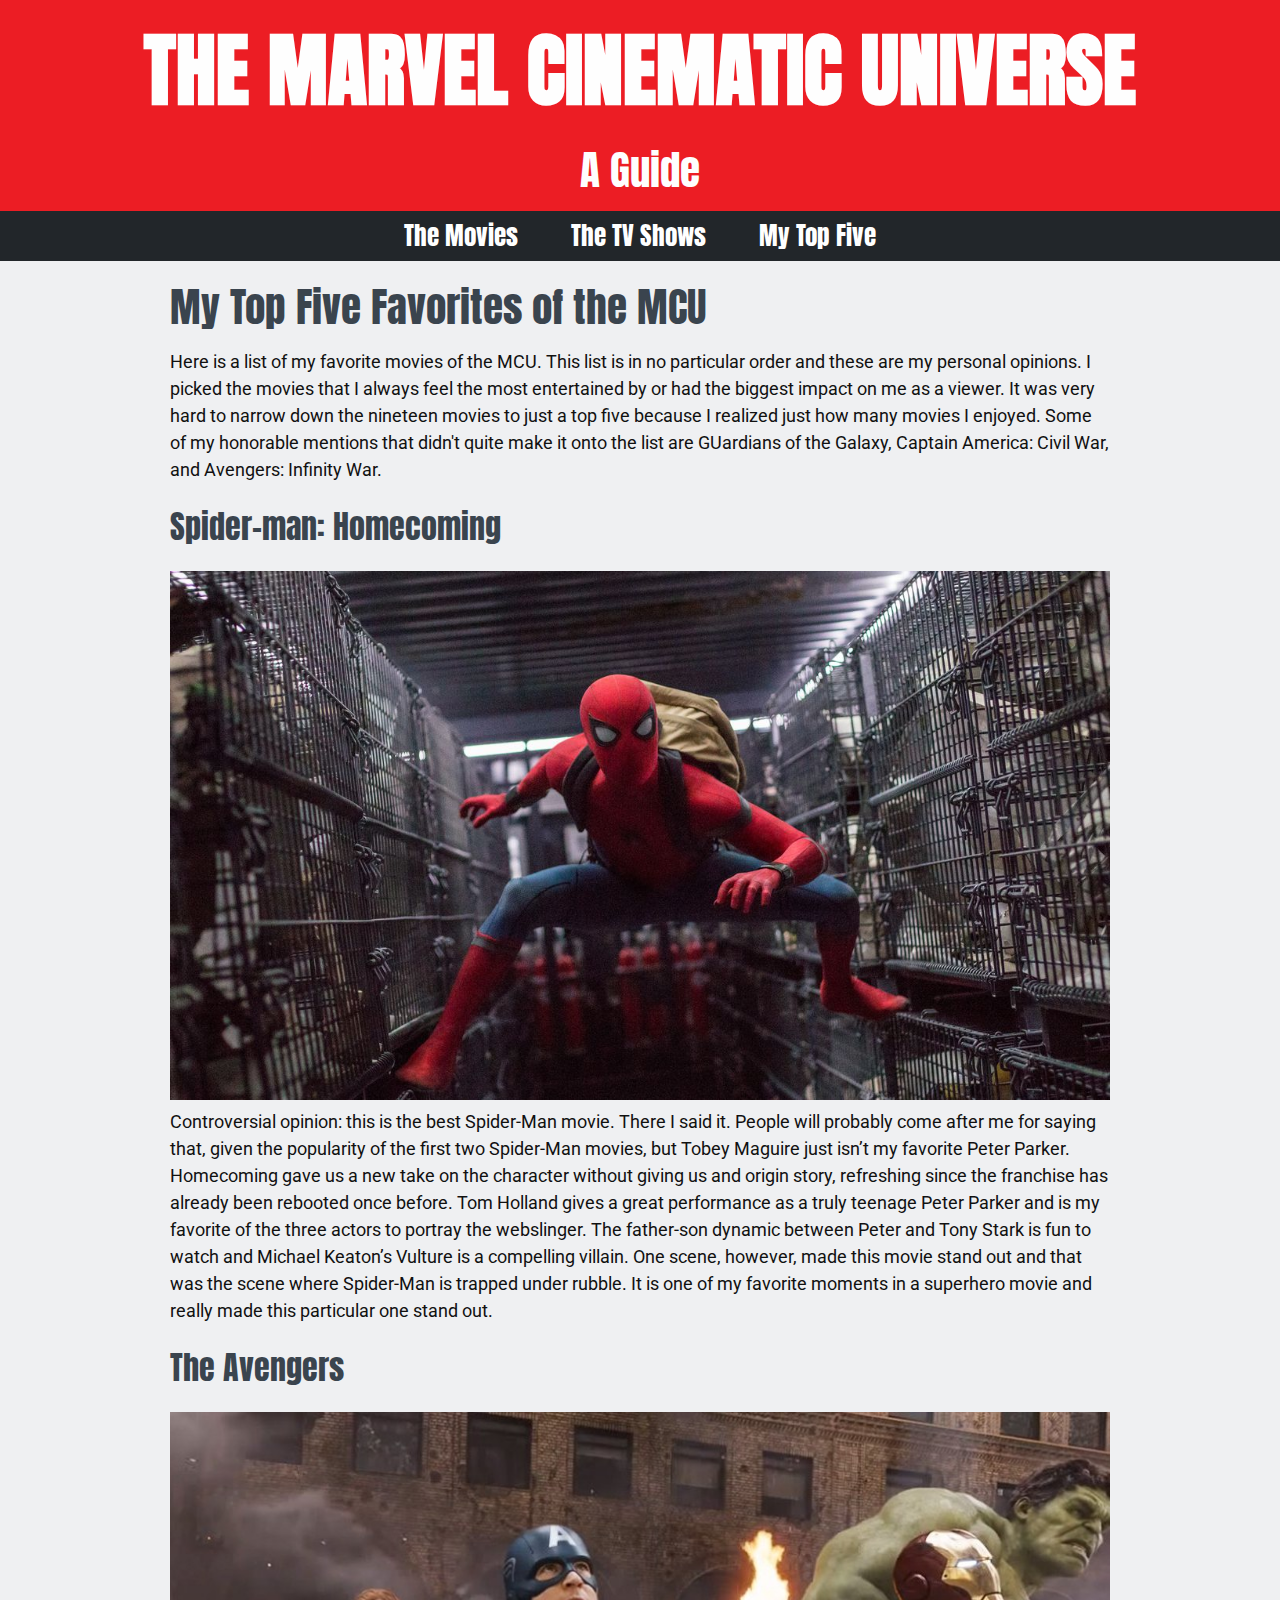
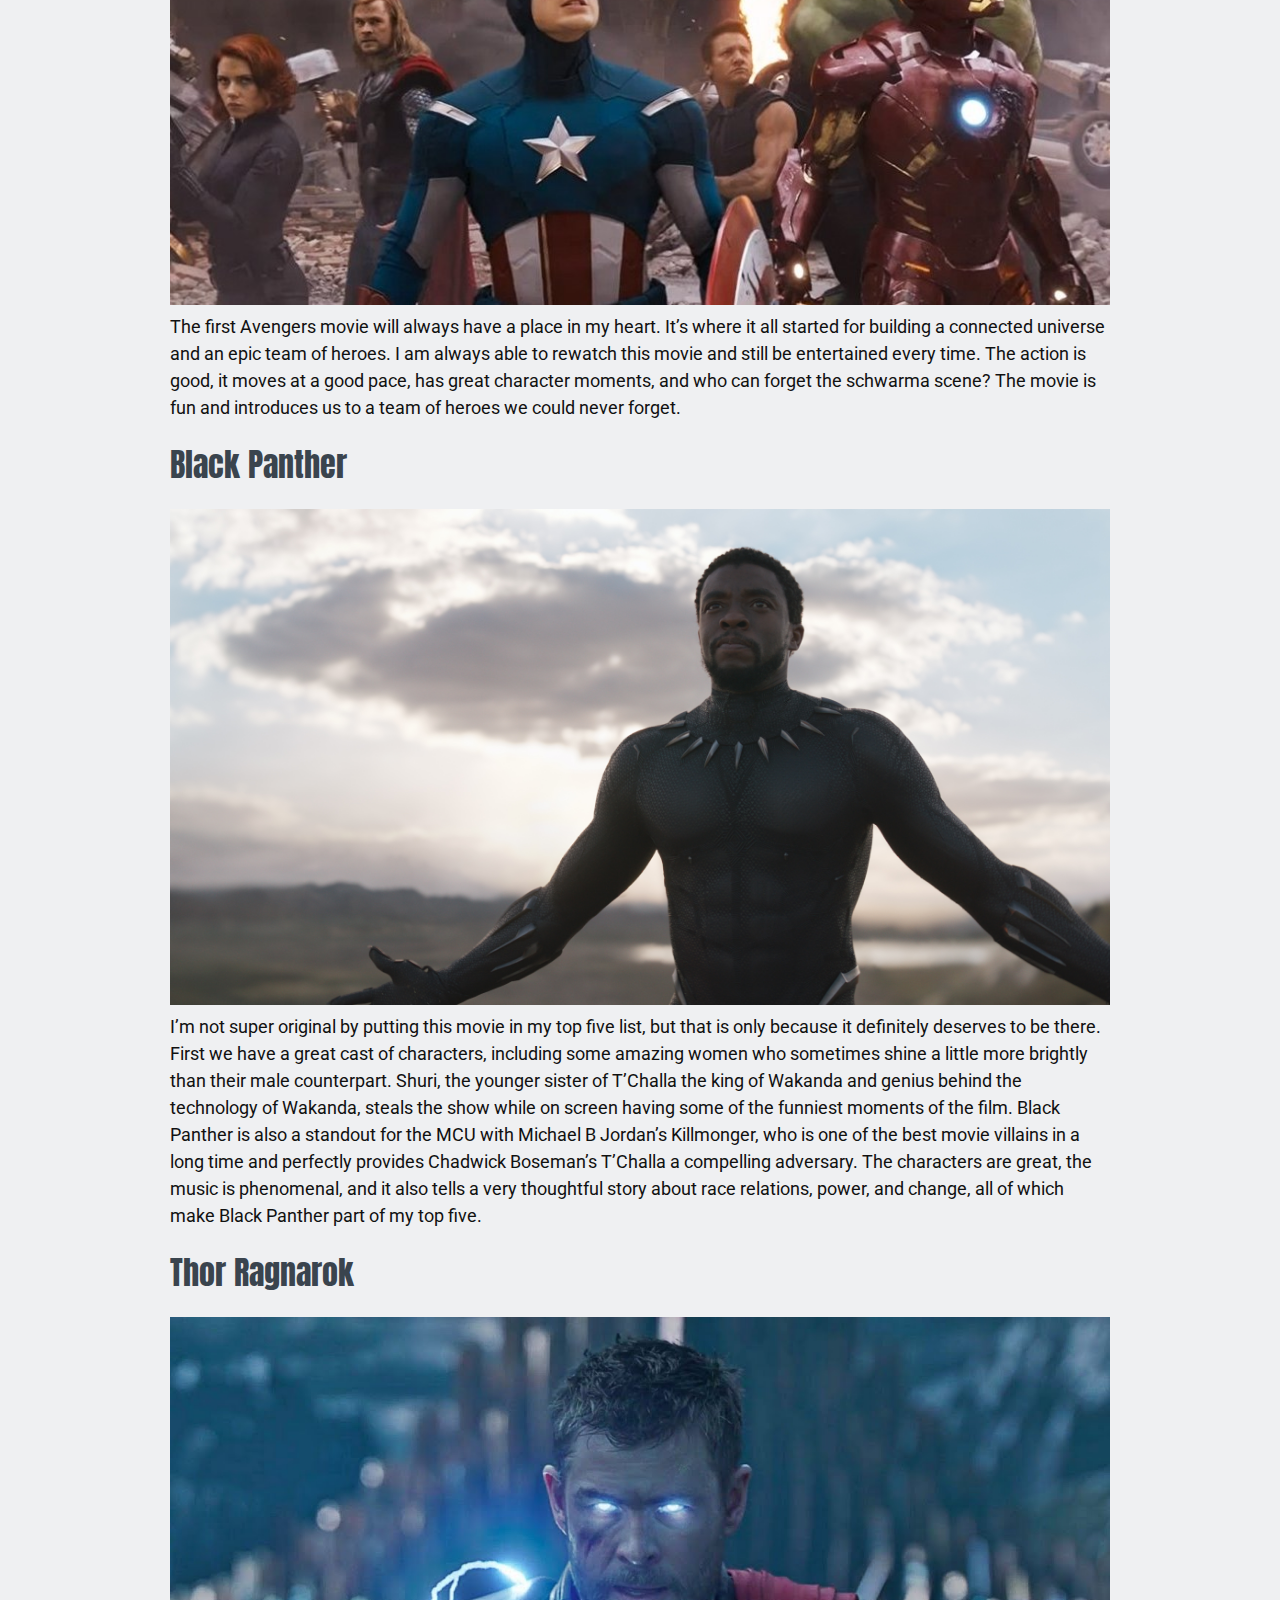
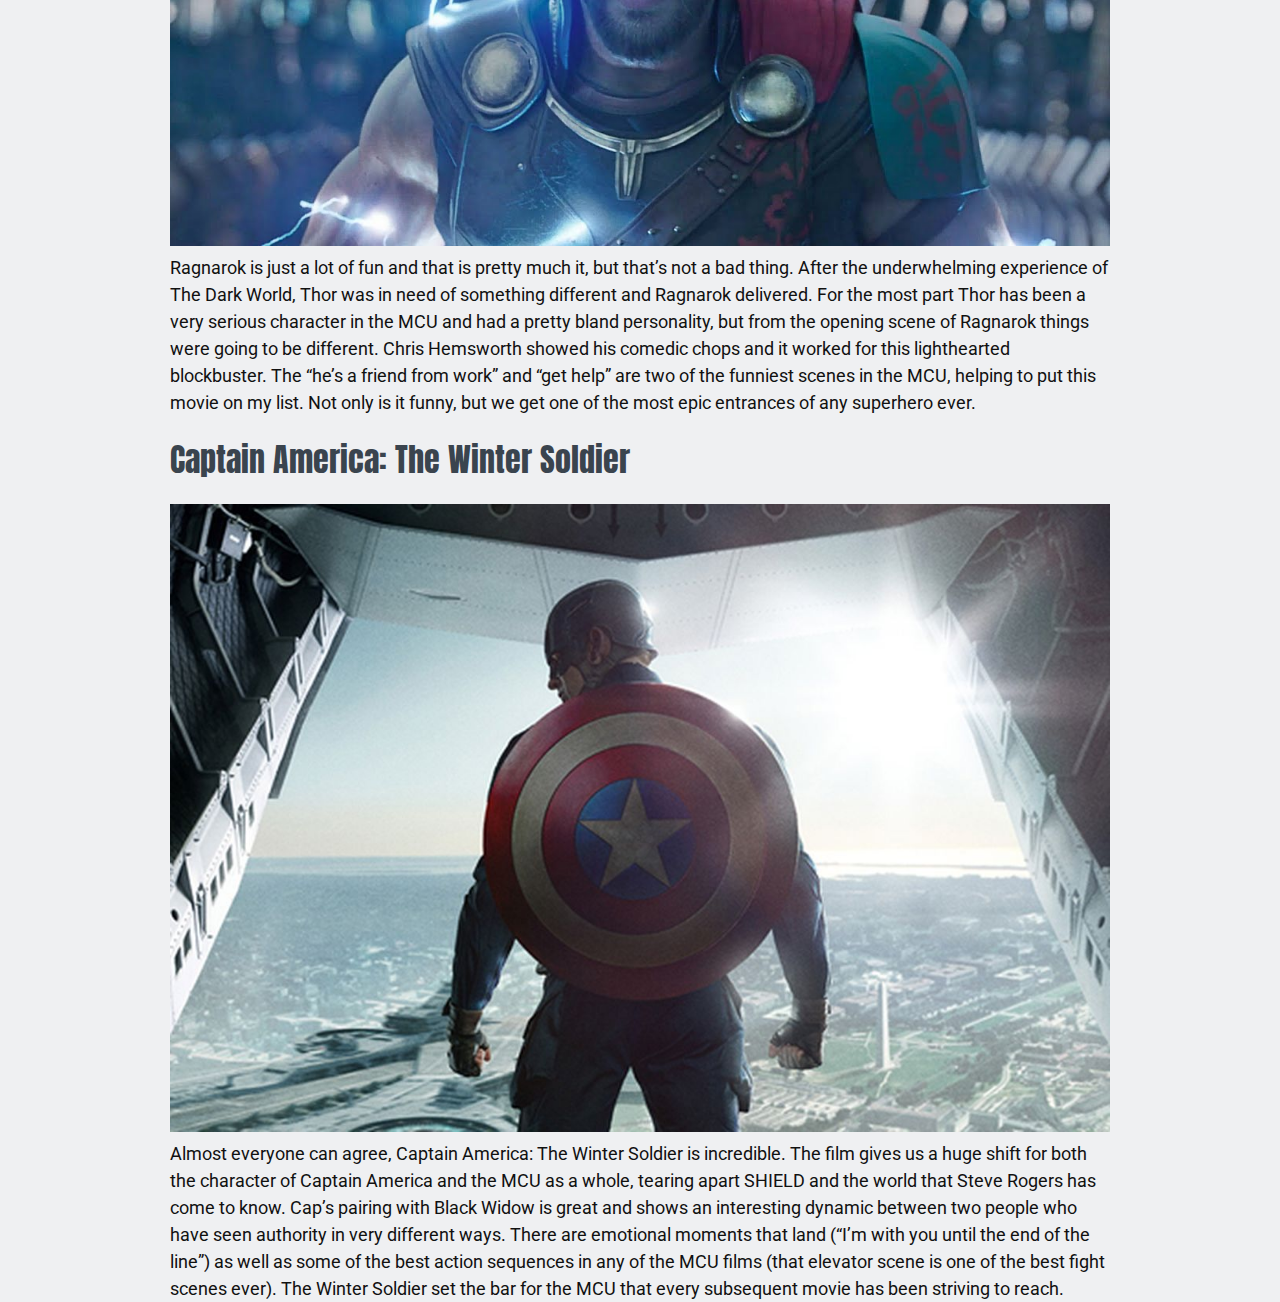
==== commit 4ed21524: "Update top_five.html" ====
--- a/top_five.html
+++ b/top_five.html
@@ -43,47 +43,28 @@
 
 <h2 class="article"> My Top Five Favorites of the MCU </h2>
 
-<p class= "article_intro"> Here is a list of my favorite movies of the MCU. This list is in no particular order and these are my personal opinions. I picked the movies that I always feel the most entertained by or had the biggest impact on me as a viewer. It was very hard to narrow down the nineteen movies to just a top five because I realized just how many movies I enjoyed.  </p>
+<p class= "article_intro"> Here is a list of my favorite movies of the MCU. This list is in no particular order and these are my personal opinions. I picked the movies that I always feel the most entertained by or had the biggest impact on me as a viewer. It was very hard to narrow down the nineteen movies to just a top five because I realized just how many movies I enjoyed. Some of my honorable mentions that didn't quite make it onto the list are GUardians of the Galaxy, Captain America: Civil War, and Avengers: Infinity War. </p>
 
     <h3 class= "article"> Spider-man: Homecoming </h3>
     <img src="images/homecoming_favorites.jpg"  class = "article">
-    <p class= "article"> Lorem ipsum dolor sit amet, consectetur adipisicing elit, sed do eiusmod tempor
-       incididunt ut labore et dolore magna aliqua. Ut enim ad minim veniam, quis nostrud
-       exercitation ullamco laboris nisi ut aliquip ex ea commodo consequat. Duis aute irure dolor
-        in reprehenderit in voluptate velit esse cillum dolore eu fugiat nulla pariatur. Excepteur
-        sint occaecat cupidatat non proident,sunt in culpa qui officia deserunt mollit anim id est laborum.</p>
+    <p class= "article"> Controversial opinion: this is the best Spider-Man movie. There I said it. People will probably come after me for saying that, given the popularity of the first two Spider-Man movies, but Tobey Maguire just isn’t my favorite Peter Parker. Homecoming gave us a new take on the character without giving us and origin story, refreshing since the franchise has already been rebooted once before. Tom Holland gives a great performance as a truly teenage Peter Parker and is my favorite of the three actors to portray the webslinger. The father-son dynamic between Peter and Tony Stark is fun to watch and Michael Keaton’s Vulture is a compelling villain. One scene, however, made this movie stand out and that was the scene where Spider-Man is trapped under rubble. It is one of my favorite moments in a superhero movie and really made this particular one stand out.
+</p>
 
     <h3 class= "article"> The Avengers </h3>
     <img src="images/avengers_team.jpg"  class = "article" >
-    <p class= "article"> Lorem ipsum dolor sit amet, consectetur adipisicing elit, sed do eiusmod tempor
-       incididunt ut labore et dolore magna aliqua. Ut enim ad minim veniam, quis nostrud
-       exercitation ullamco laboris nisi ut aliquip ex ea commodo consequat. Duis aute irure dolor
-        in reprehenderit in voluptate velit esse cillum dolore eu fugiat nulla pariatur. Excepteur
-        sint occaecat cupidatat non proident,sunt in culpa qui officia deserunt mollit anim id est laborum.</p>
+    <p class= "article"> The first Avengers movie will always have a place in my heart. It’s where it all started for building a connected universe and an epic team of heroes. I am always able to rewatch this movie 	and still be entertained every time. The action is good, it moves at a good pace, has great character moments, and who can forget the schwarma scene? The movie is fun and introduces us to a team of heroes we could never forget.</p>
 
     <h3 class= "article"> Black Panther </h3>
     <img src="images/tchalla.jpg"  class = "article">
-    <p class= "article"> Lorem ipsum dolor sit amet, consectetur adipisicing elit, sed do eiusmod tempor
-       incididunt ut labore et dolore magna aliqua. Ut enim ad minim veniam, quis nostrud
-       exercitation ullamco laboris nisi ut aliquip ex ea commodo consequat. Duis aute irure dolor
-        in reprehenderit in voluptate velit esse cillum dolore eu fugiat nulla pariatur. Excepteur
-        sint occaecat cupidatat non proident,sunt in culpa qui officia deserunt mollit anim id est laborum.</p>
+    <p class= "article"> I’m not super original by putting this movie in my top five list, but that is only because it definitely deserves to be there. First we have a great cast of characters, including some amazing women who sometimes shine a little more brightly than their male counterpart. Shuri, the younger sister of T’Challa the king of Wakanda and genius behind the technology of Wakanda, steals the show while on screen having some of the funniest moments of the film. Black Panther is also a standout for the MCU with Michael B Jordan’s Killmonger, who is one of the best movie villains in a long time and perfectly provides Chadwick Boseman’s T’Challa a compelling adversary. The characters are great, the music is phenomenal, and it also tells a very thoughtful story about race relations, power, and change, all of which make Black Panther part of my top five. </p>
 
     <h3 class= "article"> Thor Ragnarok </h3>
     <img src="images/ragnarok_review.jpg" class = "article">
-    <p class= "article"> Lorem ipsum dolor sit amet, consectetur adipisicing elit, sed do eiusmod tempor
-       incididunt ut labore et dolore magna aliqua. Ut enim ad minim veniam, quis nostrud
-       exercitation ullamco laboris nisi ut aliquip ex ea commodo consequat. Duis aute irure dolor
-        in reprehenderit in voluptate velit esse cillum dolore eu fugiat nulla pariatur. Excepteur
-        sint occaecat cupidatat non proident,sunt in culpa qui officia deserunt mollit anim id est laborum.</p>
+    <p class= "article"> Ragnarok is just a lot of fun and that is pretty much it, but that’s not a bad thing. After the underwhelming experience of The Dark World, Thor was in need of something different and Ragnarok delivered. For the most part Thor has been a very serious character in the MCU and had a pretty bland personality, but from the opening scene of Ragnarok things were going to be different. Chris Hemsworth showed his comedic chops and it worked for this lighthearted blockbuster. The “he’s a friend from work” and “get help” are two of the funniest scenes in the MCU, helping to put this movie on my list. Not only is it funny, but we get one of the most epic entrances of any superhero ever.</p>
 
     <h3 class= "article"> Captain America: The Winter Soldier </h3>
     <img src="images/cap_america_favorites.jpg" class = "article">
-    <p class= "article"> Lorem ipsum dolor sit amet, consectetur adipisicing elit, sed do eiusmod tempor
-       incididunt ut labore et dolore magna aliqua. Ut enim ad minim veniam, quis nostrud
-       exercitation ullamco laboris nisi ut aliquip ex ea commodo consequat. Duis aute irure dolor
-        in reprehenderit in voluptate velit esse cillum dolore eu fugiat nulla pariatur. Excepteur
-        sint occaecat cupidatat non proident,sunt in culpa qui officia deserunt mollit anim id est laborum.</p>
+    <p class= "article"> Almost everyone can agree, Captain America: The Winter Soldier is incredible. The film gives us a huge shift for both the character of Captain America and the MCU as a whole, tearing apart SHIELD and the world that Steve Rogers has come to know. Cap’s pairing with Black Widow is great and shows an interesting dynamic between two people who have seen authority in very different ways. There are emotional moments that land (“I’m with you until the end of the line”) as well as some of the best action sequences in any of the MCU films (that elevator scene is one of the best fight scenes ever). The Winter Soldier set the bar for the MCU that every subsequent movie has been striving to reach.</p>
 
 
 </div>
